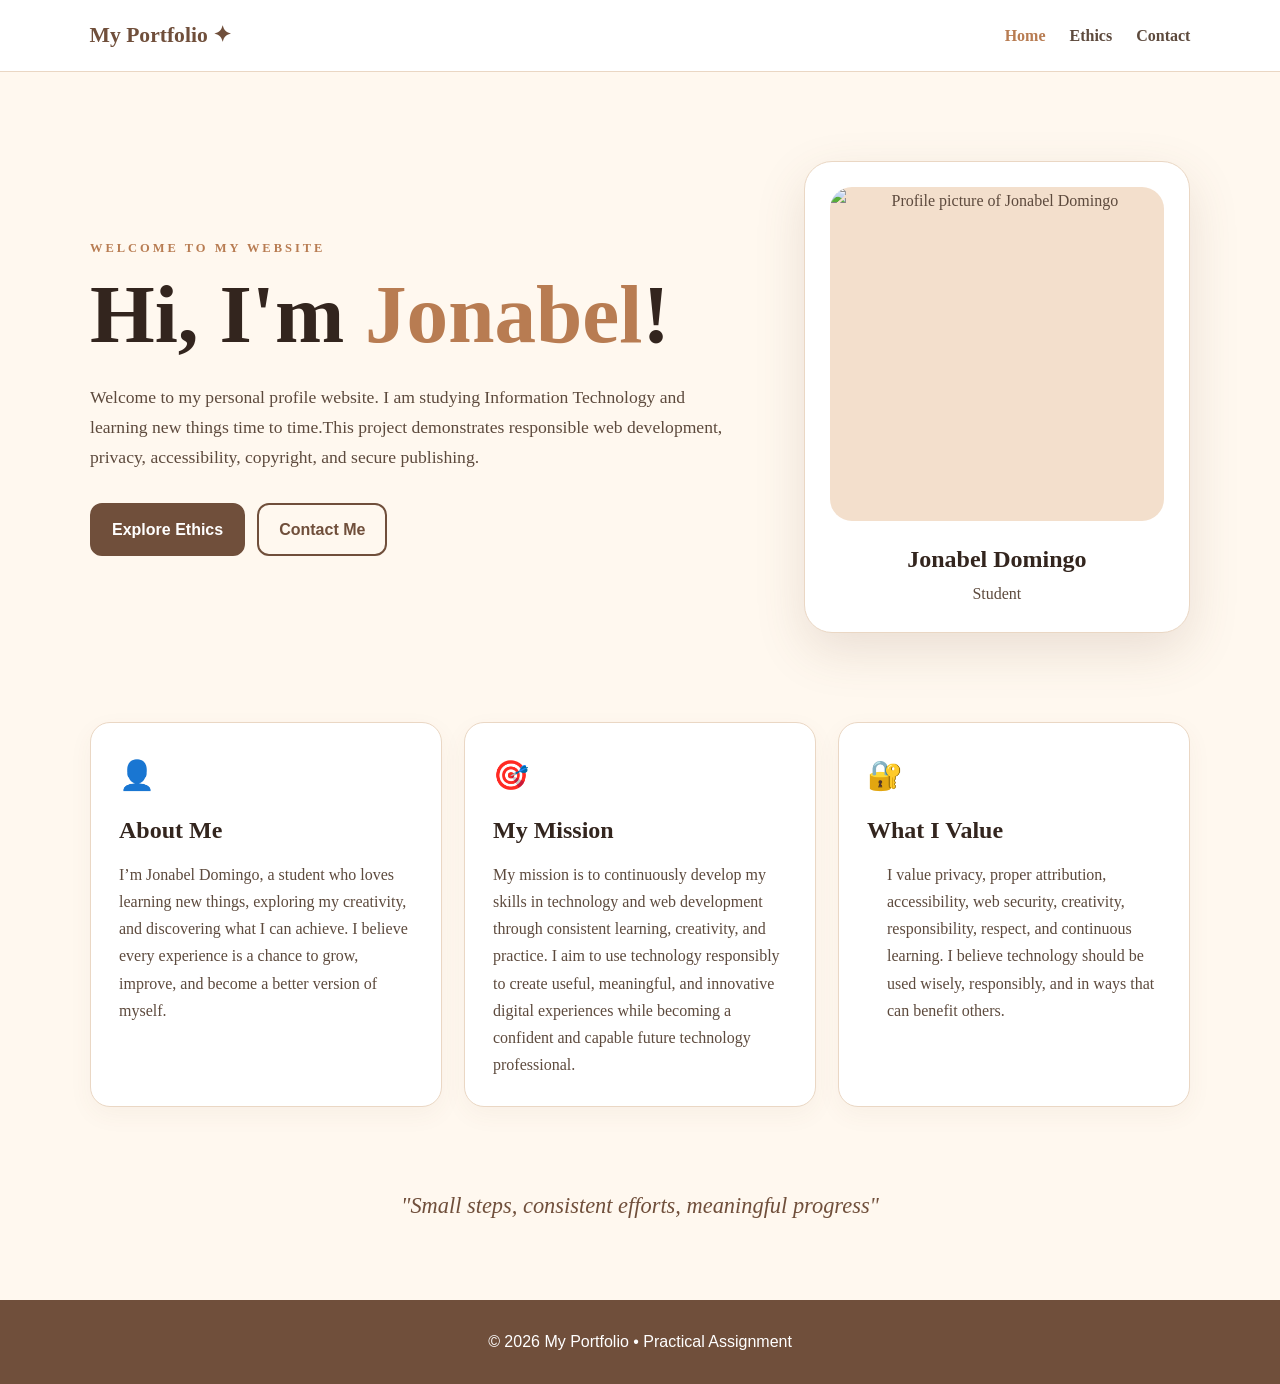
==== index.html @ de03fa69 "Update index.html" ====
<!DOCTYPE html>
<html lang="en">
<head>
<meta charset="UTF-8">
<meta name="viewport" content="width=device-width, initial-scale=1.0">
<meta name="description" content="Personal profile website about digital ethics, privacy, accessibility and security.">
<title>My Digital Profile</title>
<link rel="stylesheet" href="style.css">
</head>
<body>
<header>
<nav class="navbar">
<a class="logo" href="index.html">My Portfolio ✦</a>
<div class="nav-links">
<a class="active" href="index.html">Home</a>
<a href="ethics.html">Ethics</a>
<a href="contact.html">Contact</a>
</div>
</nav>
</header>

<main>
<section class="hero">
<div class="intro">
<p class="eyebrow">WELCOME TO MY WEBSITE</p>
<h1>Hi, I'm <span>Jonabel</span>!</h1>
<p class="lead">Welcome to my personal profile website. I am studying Information Technology and learning new things time to time.This project demonstrates responsible web development, privacy, accessibility, copyright, and secure publishing.</p>
<div class="buttons">
<a class="btn" href="ethics.html">Explore Ethics</a>
<a class="btn secondary" href="contact.html">Contact Me</a>
</div>
</div>

<div class="profile-card">
<div class="photo-wrap">

<img src="images/profile.jpg" alt="Profile picture of Jonabel Domingo">
</div>
<h2>Jonabel Domingo</h2>
<p>Student </p>

<input id="photoInput" type="file" accept="image/*" hidden>
<p
</div>
</section>

<section class="cards">
<article class="card"><div class="icon">👤</div><h2>About Me</h2><p> I’m Jonabel Domingo, a student who loves learning new things, exploring my creativity, and discovering what I can achieve. I believe every experience is a chance to grow, improve, and become a better version of myself.</p></article>
<article class="card"><div class="icon">🎯</div><h2>My Mission</h2><p>My mission is to continuously develop my skills in technology and web development through consistent learning, creativity, and practice. I aim to use technology responsibly to create useful, meaningful, and innovative digital experiences while becoming a confident and capable future technology professional.</p></article>
<article class="card"><div class="icon">🔐</div><h2>What I Value</h2><ul>
I value privacy, proper attribution, accessibility, web security, creativity, responsibility, respect, and continuous learning. I believe technology should be used wisely, responsibly, and in ways that can benefit others.</li></li></ul></article>
</section>

<section class="quote"><p>"Small steps, consistent efforts, meaningful progress"</p></section>
</main>

<footer><p>© 2026 My Portfolio • Practical Assignment</p></footer>
<script src="script.js"></script>
</body>
</html>
---- style.css ----
*{box-sizing:border-box;margin:0;padding:0}
:root{--brown:#704f3b;--cream:#fff8ef;--peach:#f3dfcc;--dark:#33251e;--text:#5d4a3d;--white:#fff;--border:#ead7c4;--accent:#b87c52}
body{font-family:Georgia,"Times New Roman",serif;color:var(--text);background:var(--cream);line-height:1.7}
.navbar{min-height:72px;padding:12px 7%;display:flex;align-items:center;justify-content:space-between;background:#fff;border-bottom:1px solid var(--border)}
.logo{color:var(--brown);font-size:1.35rem;font-weight:800;text-decoration:none}
.nav-links{display:flex;gap:24px}.nav-links a{color:var(--text);text-decoration:none;font-weight:700}.nav-links a:hover,.nav-links .active{color:var(--accent)}
main{width:min(1100px,90%);margin:auto}
.hero{min-height:650px;display:grid;grid-template-columns:1.25fr .75fr;align-items:center;gap:70px;padding:75px 0}
.eyebrow{color:var(--accent);letter-spacing:3px;font-size:.78rem;font-weight:800;margin-bottom:12px}
.hero h1{color:var(--dark);font-size:clamp(2.8rem,7vw,5.2rem);line-height:1.05;margin-bottom:24px}.hero h1 span{color:var(--accent)}
.lead{font-size:1.1rem;max-width:650px}.buttons{display:flex;gap:12px;flex-wrap:wrap;margin-top:30px}
.btn{display:inline-block;border:2px solid var(--brown);background:var(--brown);color:#fff;padding:11px 20px;border-radius:12px;text-decoration:none;font-family:Arial,sans-serif;font-weight:700;cursor:pointer}.btn.secondary{background:transparent;color:var(--brown)}
.profile-card{background:#fff;border:1px solid var(--border);padding:25px;text-align:center;border-radius:28px;box-shadow:0 18px 50px rgba(112,79,59,.15)}
.photo-wrap{width:100%;aspect-ratio:1/1;overflow:hidden;border-radius:22px;background:var(--peach)}.photo-wrap img{width:100%;height:100%;object-fit:cover;display:block}
.profile-card h2{color:var(--dark);margin-top:18px}.change-photo{display:inline-block;margin-top:15px;padding:9px 15px;border-radius:10px;background:var(--peach);color:var(--brown);font-family:Arial,sans-serif;font-weight:700;cursor:pointer}.small{font-family:Arial,sans-serif;font-size:.75rem;opacity:.7;margin-top:8px}
.cards,.ethics-grid{display:grid;grid-template-columns:repeat(3,1fr);gap:22px;padding-bottom:65px}
.card,.contact-card,.reflection{background:#fff;border:1px solid var(--border);border-radius:20px;padding:28px;box-shadow:0 8px 25px rgba(112,79,59,.05)}
.icon{font-size:1.8rem;margin-bottom:10px}.card h2,.reflection h2,.contact-card h2{color:var(--dark);margin-bottom:10px}.card ul{padding-left:20px}
.quote{text-align:center;padding:15px 0 75px;font-size:1.4rem;color:var(--brown);font-style:italic}
.page{padding:70px 0}.page-title{max-width:750px;margin-bottom:45px}.page-title h1{color:var(--dark);font-size:clamp(2.5rem,6vw,4.5rem);line-height:1.1;margin-bottom:14px}
.ethics-grid{grid-template-columns:repeat(2,1fr)}.reflection{margin-bottom:30px}.contact-grid{display:grid;grid-template-columns:1.4fr .8fr;gap:25px}
form{display:grid;gap:9px}label{font-weight:700;margin-top:8px}input,textarea{width:100%;padding:13px;border:1px solid var(--border);border-radius:10px;font:inherit;background:#fffdf9}textarea{resize:vertical}.success{font-family:Arial,sans-serif;font-weight:700}
footer{padding:28px;text-align:center;background:var(--brown);color:#fff;font-family:Arial,sans-serif}
@media(max-width:800px){.navbar{flex-direction:column;gap:12px}.nav-links{gap:14px;flex-wrap:wrap;justify-content:center}.hero,.contact-grid,.ethics-grid,.cards{grid-template-columns:1fr}.hero{padding:45px 0}}
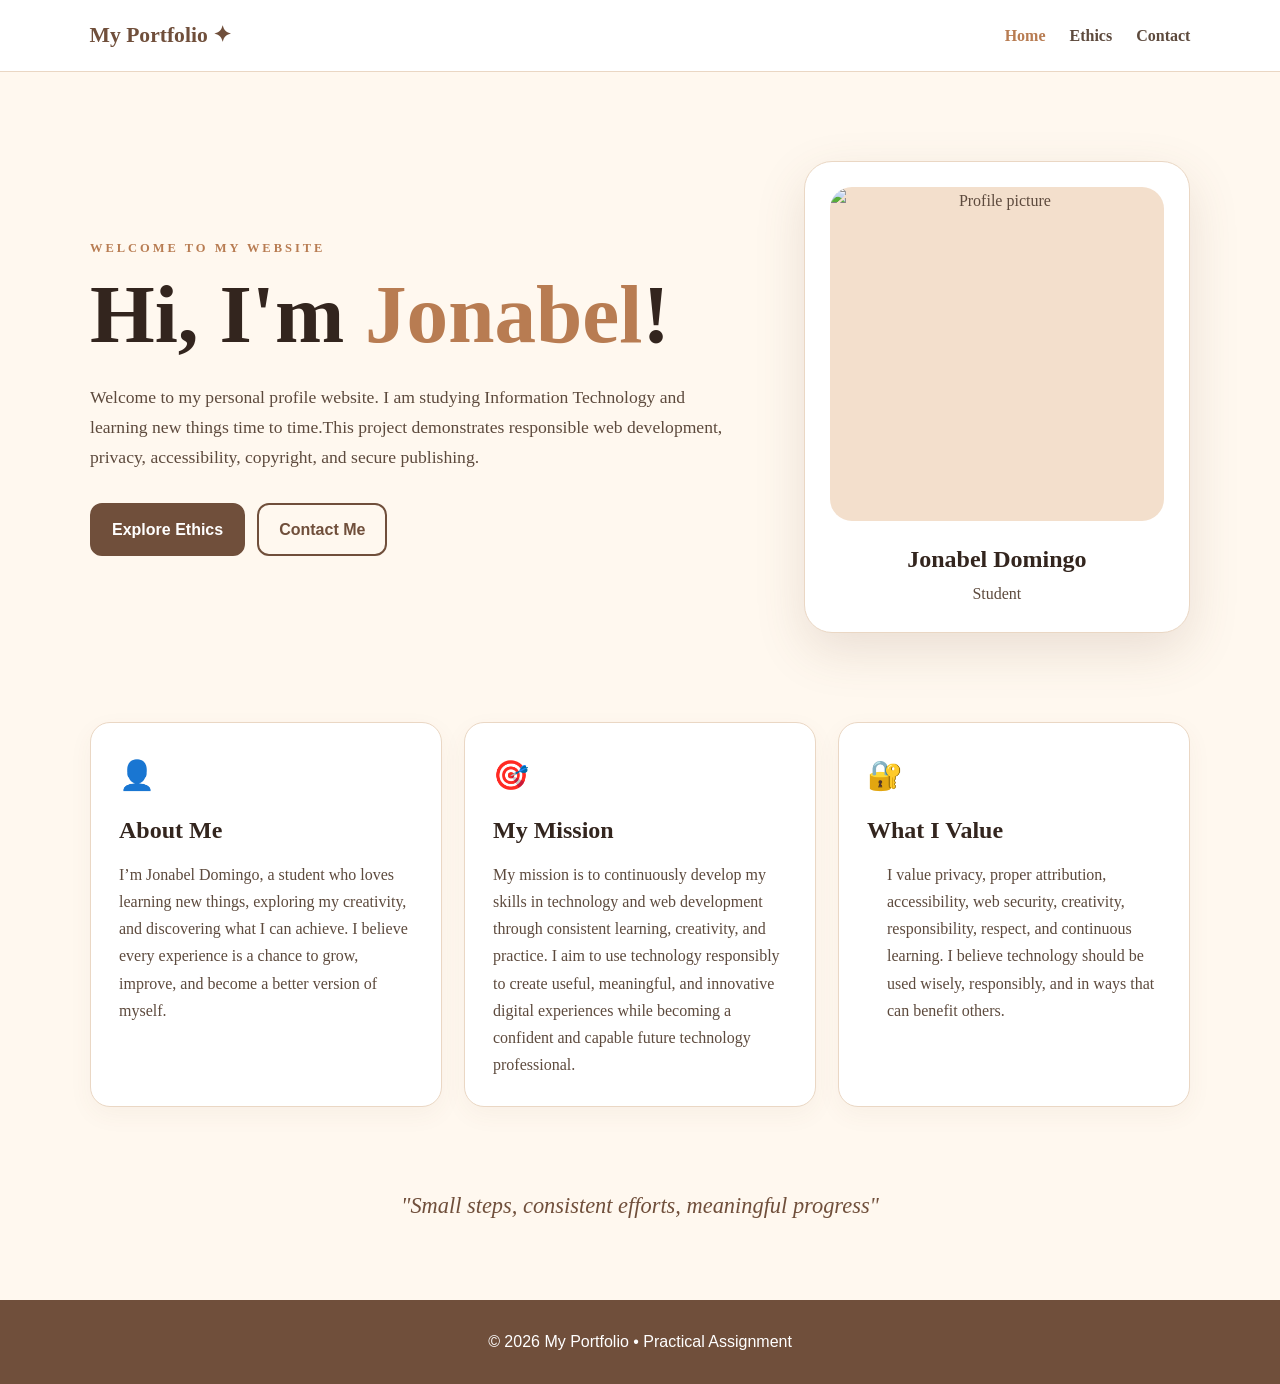
==== commit f3929fd0: "Update index.html" ====
--- a/index.html
+++ b/index.html
@@ -34,7 +34,7 @@
 <div class="profile-card">
 <div class="photo-wrap">
 
-<img src="images/profile.jpg" alt="Profile picture of Jonabel Domingo">
+<img src="443decleb8e2930fdfae4e82ba0b8901.jpg" alt="Profile picture">
 </div>
 <h2>Jonabel Domingo</h2>
 <p>Student </p>
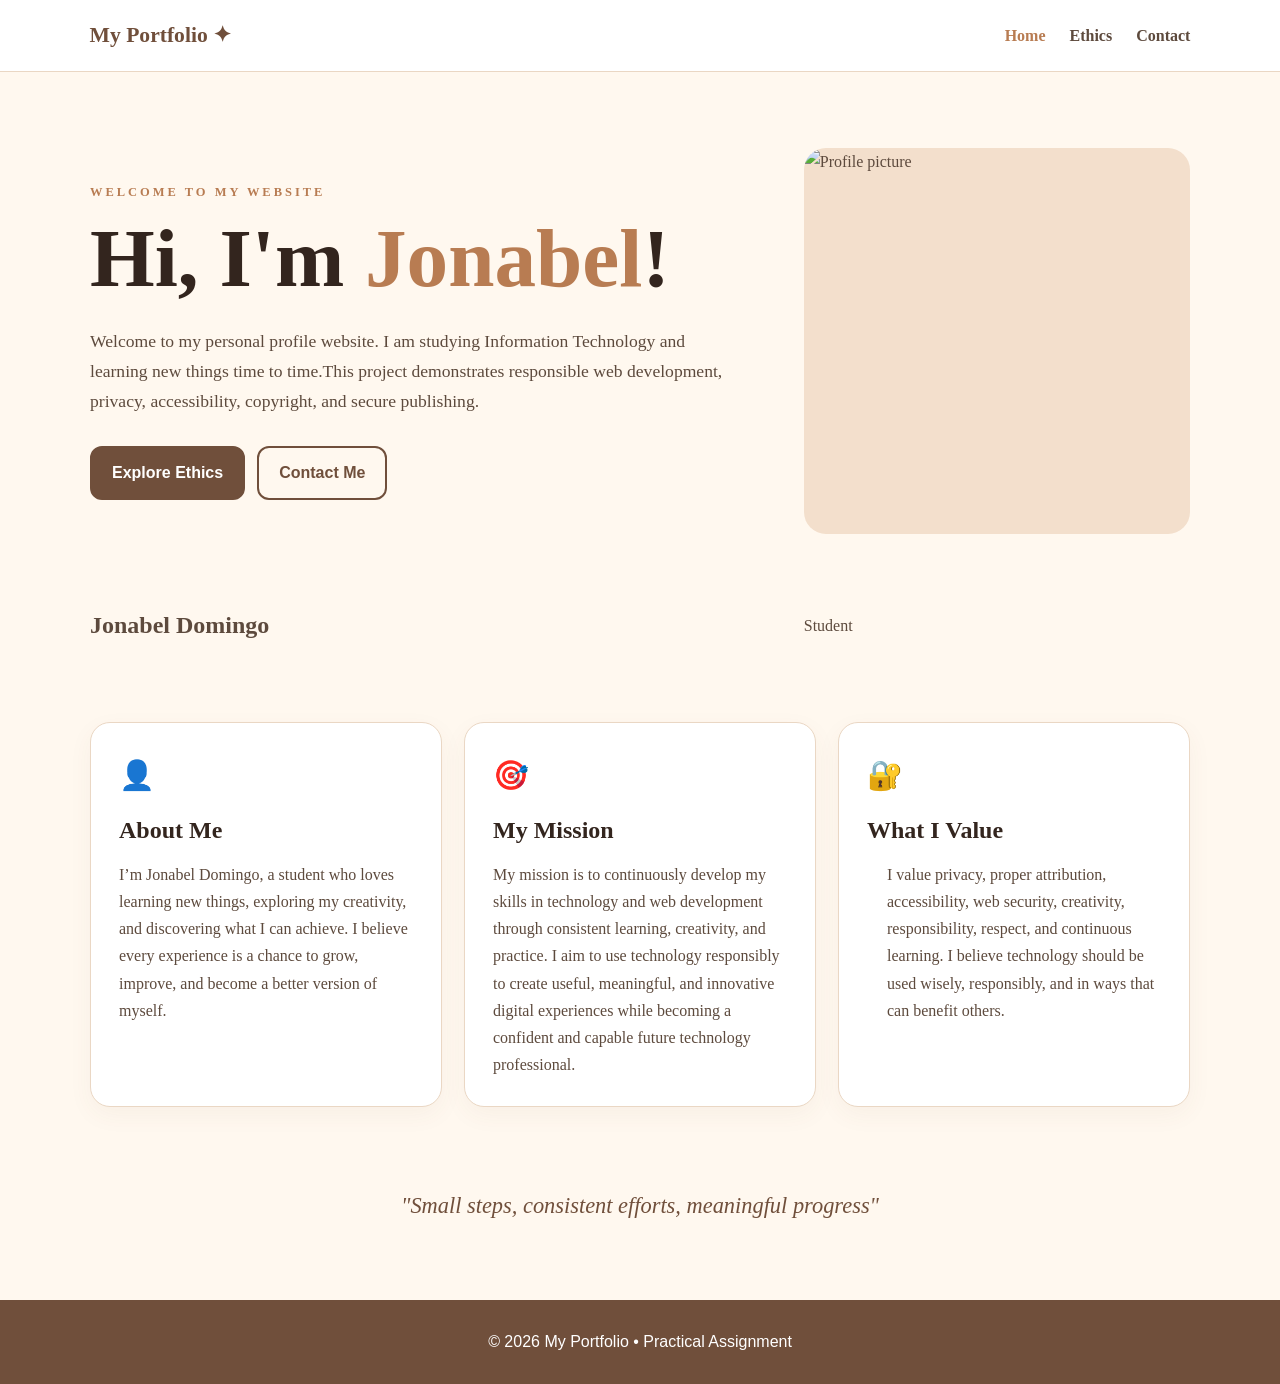
==== commit 4695875e: "Update index.html" ====
--- a/index.html
+++ b/index.html
@@ -31,16 +31,18 @@
 </div>
 </div>
 
-<div class="profile-card">
+
+
+
 <div class="photo-wrap">
+    <img src="443decleb8e2930fdfae4e82ba0b8901.jpg" alt="Profile picture">
+</div>
 
-<img src="443decleb8e2930fdfae4e82ba0b8901.jpg" alt="Profile picture">
-</div>
 <h2>Jonabel Domingo</h2>
-<p>Student </p>
+<p>Student</p>
 
 <input id="photoInput" type="file" accept="image/*" hidden>
-<p
+
 </div>
 </section>
 
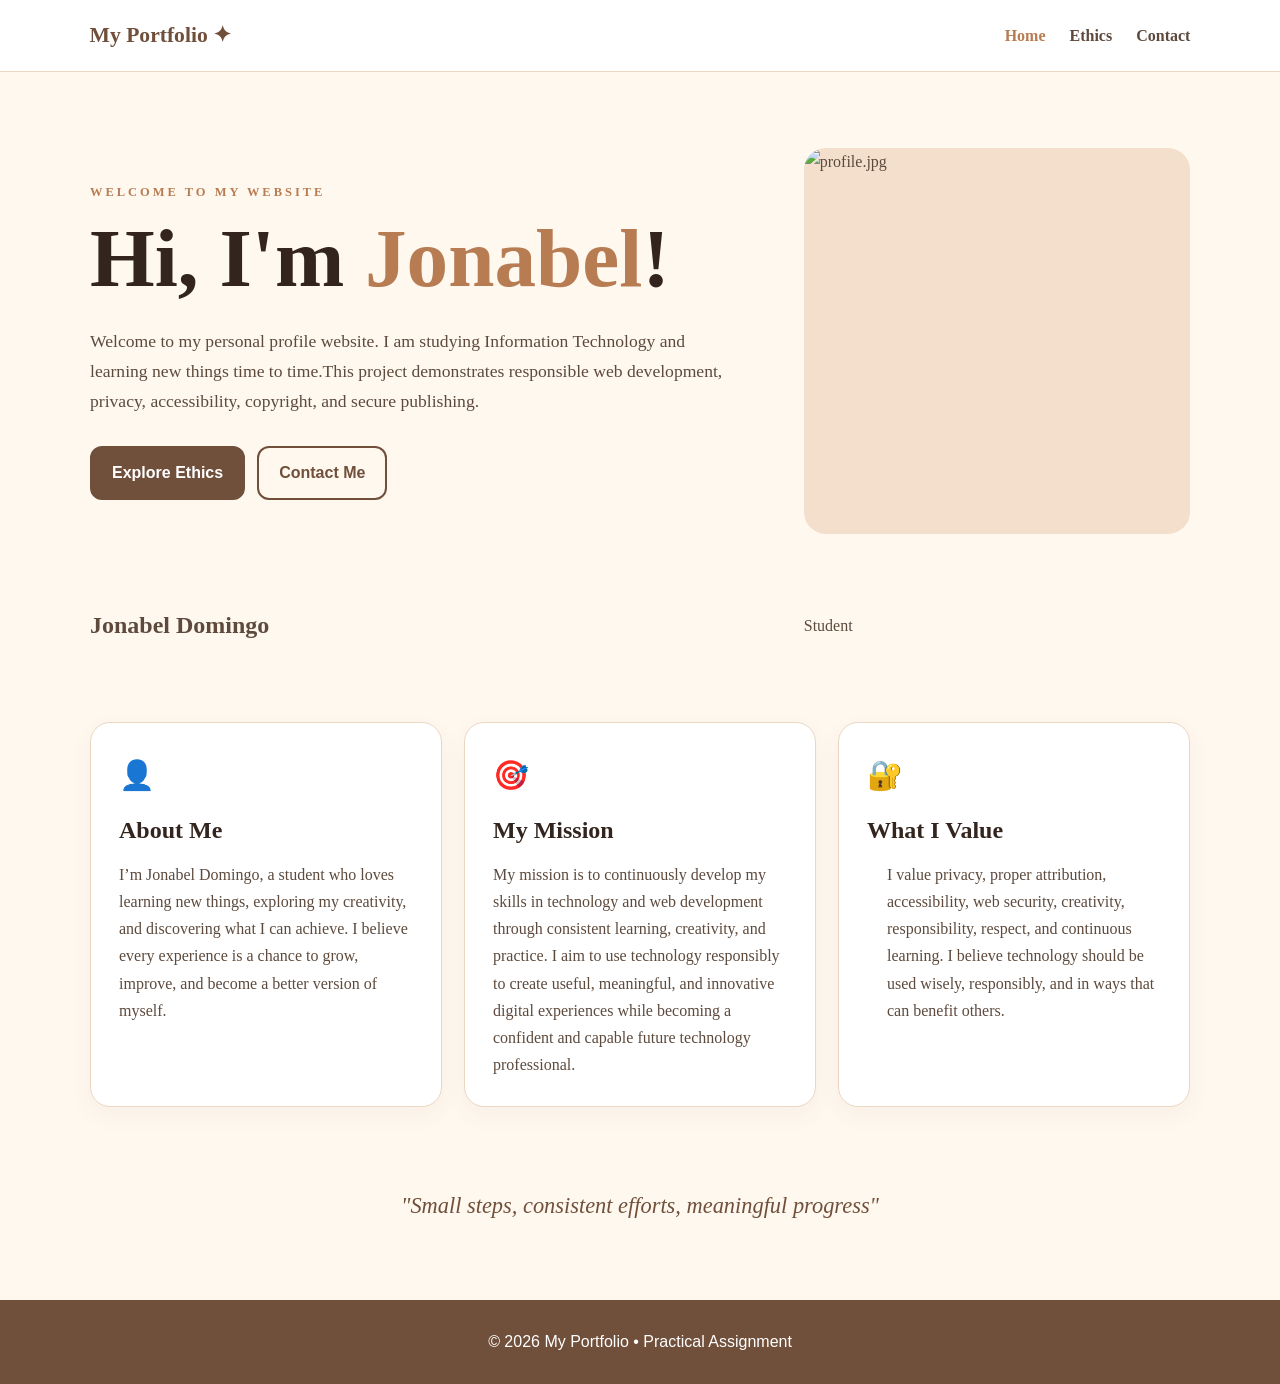
==== commit 8068acb9: "Update index.html" ====
--- a/index.html
+++ b/index.html
@@ -35,7 +35,7 @@
 
 
 <div class="photo-wrap">
-    <img src="443decleb8e2930fdfae4e82ba0b8901.jpg" alt="Profile picture">
+    <img src="profile.jpg" alt="profile.jpg">
 </div>
 
 <h2>Jonabel Domingo</h2>
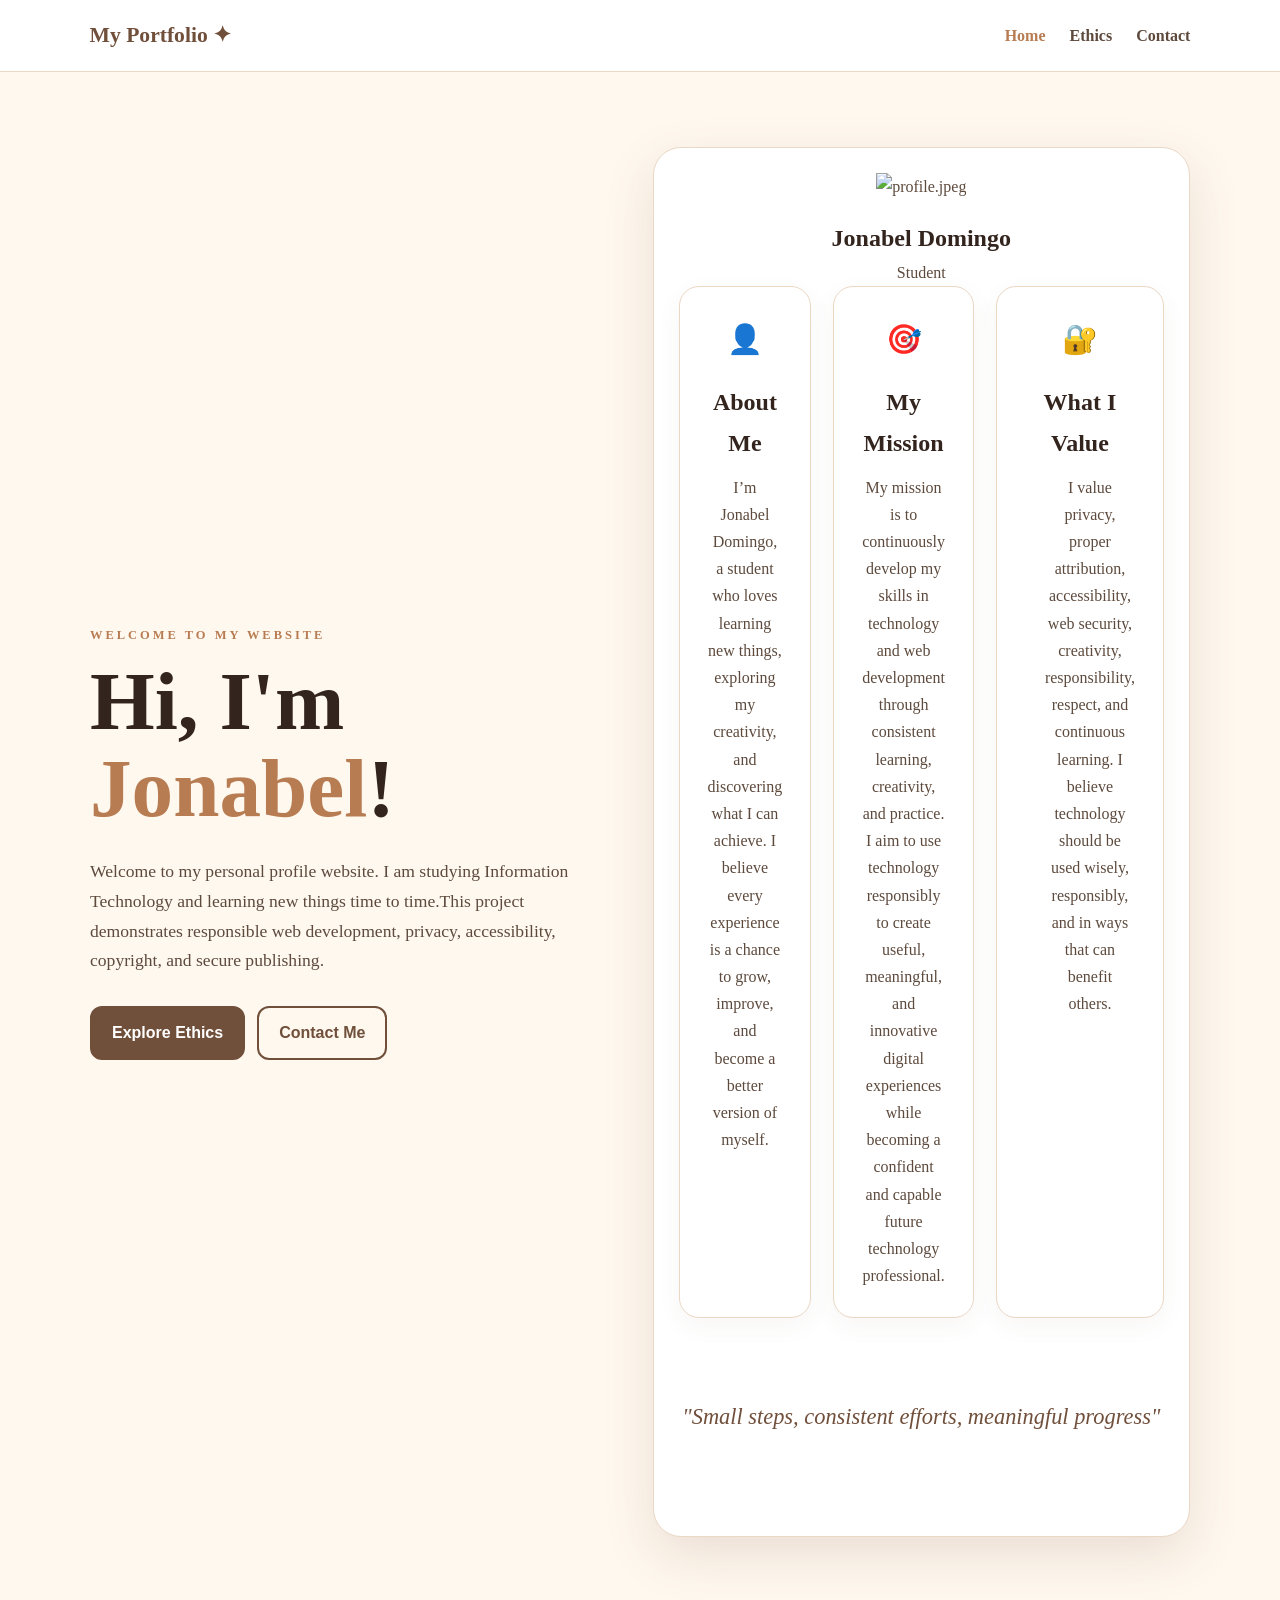
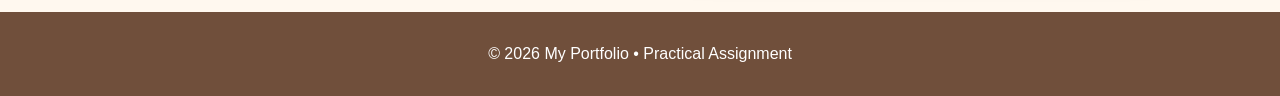
==== commit 7b1eab22: "Create index.html" ====
--- a/index.html
+++ b/index.html
@@ -31,20 +31,10 @@
 </div>
 </div>
 
-
-
-
-<div class="photo-wrap">
-    <img src="profile.jpg" alt="profile.jpg">
-</div>
-
-<h2>Jonabel Domingo</h2>
-<p>Student</p>
-
-<input id="photoInput" type="file" accept="image/*" hidden>
-
-</div>
-</section>
+<div class="profile-card" >
+             <img src="images/profile.jpeg" alt="profile.jpeg" class="profile-image">
+             <h2>Jonabel Domingo</h2>
+<p>Student </p>
 
 <section class="cards">
 <article class="card"><div class="icon">👤</div><h2>About Me</h2><p> I’m Jonabel Domingo, a student who loves learning new things, exploring my creativity, and discovering what I can achieve. I believe every experience is a chance to grow, improve, and become a better version of myself.</p></article>
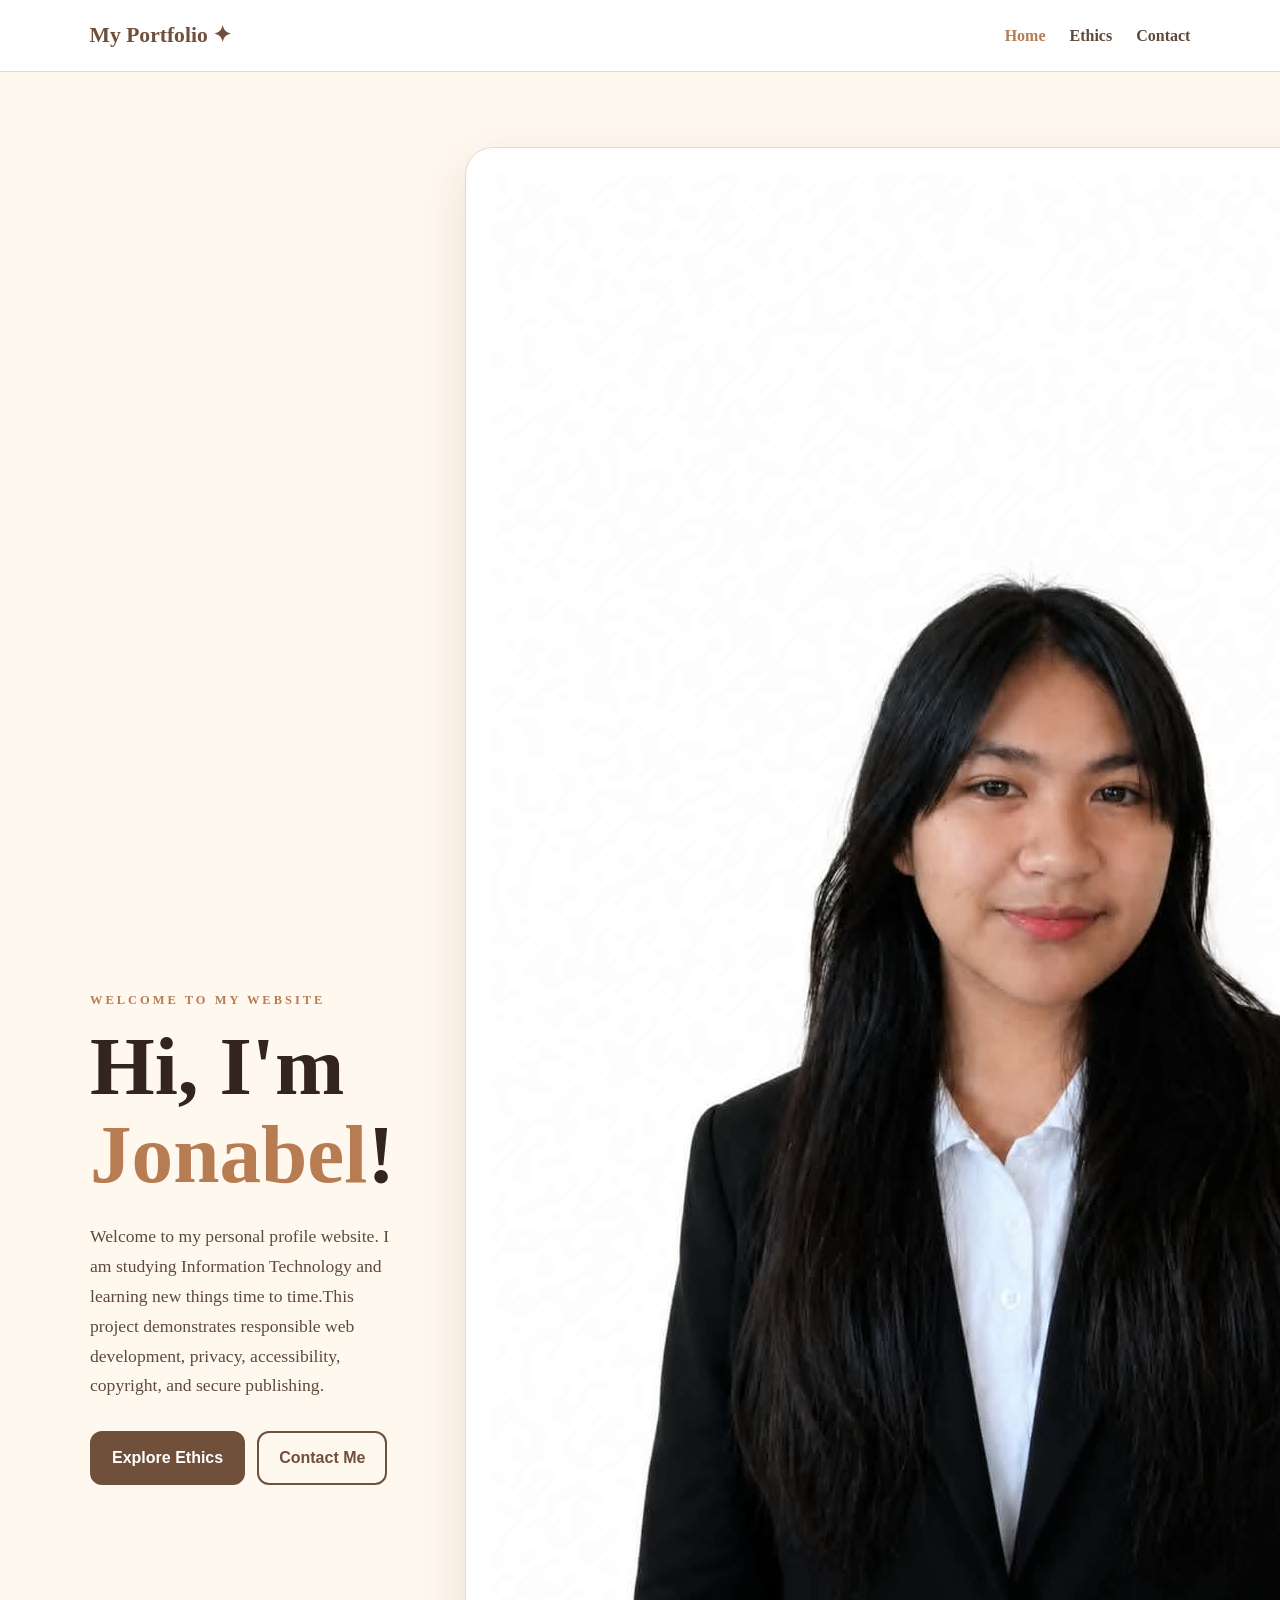
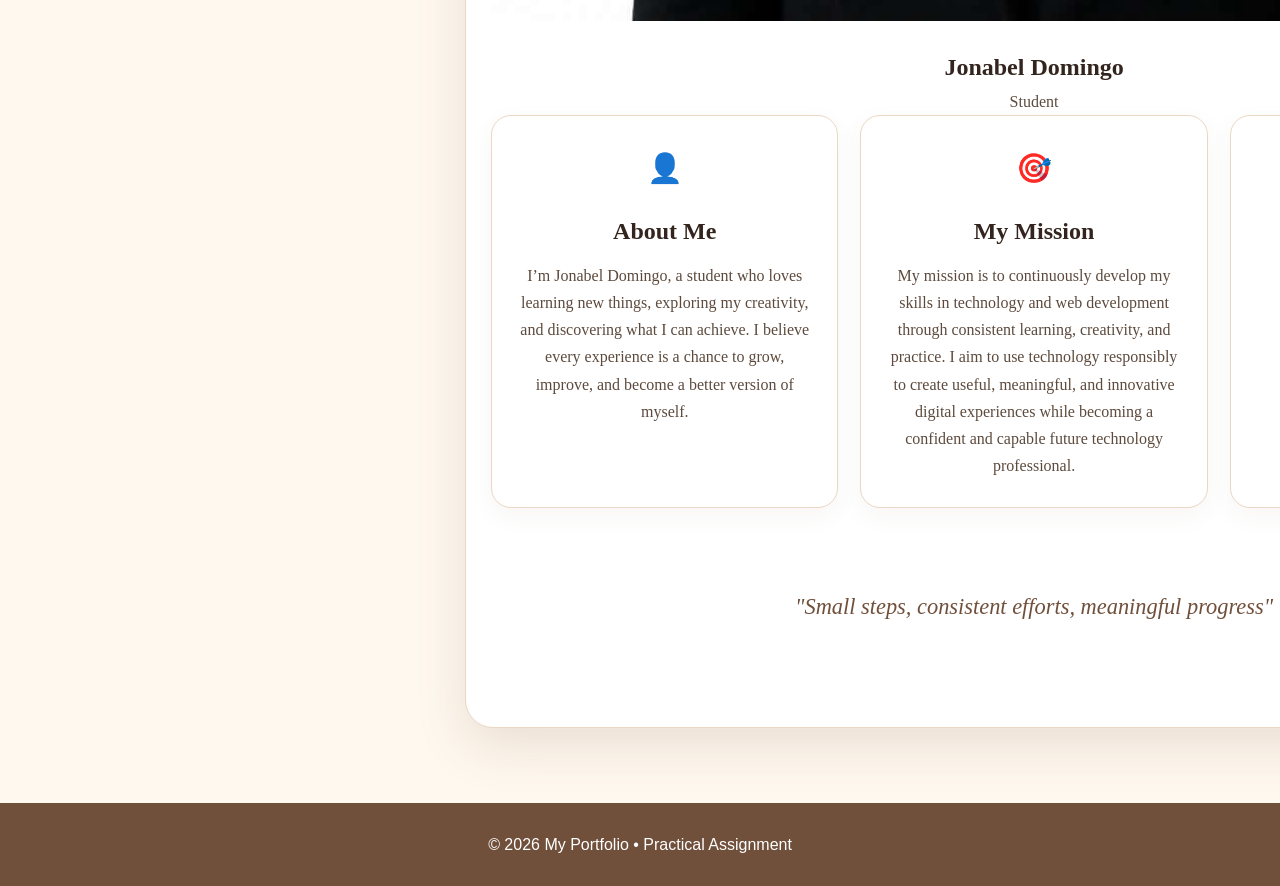
==== commit 8a63dfb6: "Update index.html" ====
--- a/index.html
+++ b/index.html
@@ -32,7 +32,8 @@
 </div>
 
 <div class="profile-card" >
-             <img src="images/profile.jpeg" alt="profile.jpeg" class="profile-image">
+            
+<img src="profile.jpeg" alt="Profile picture" class="profile-image">
              <h2>Jonabel Domingo</h2>
 <p>Student </p>
 
